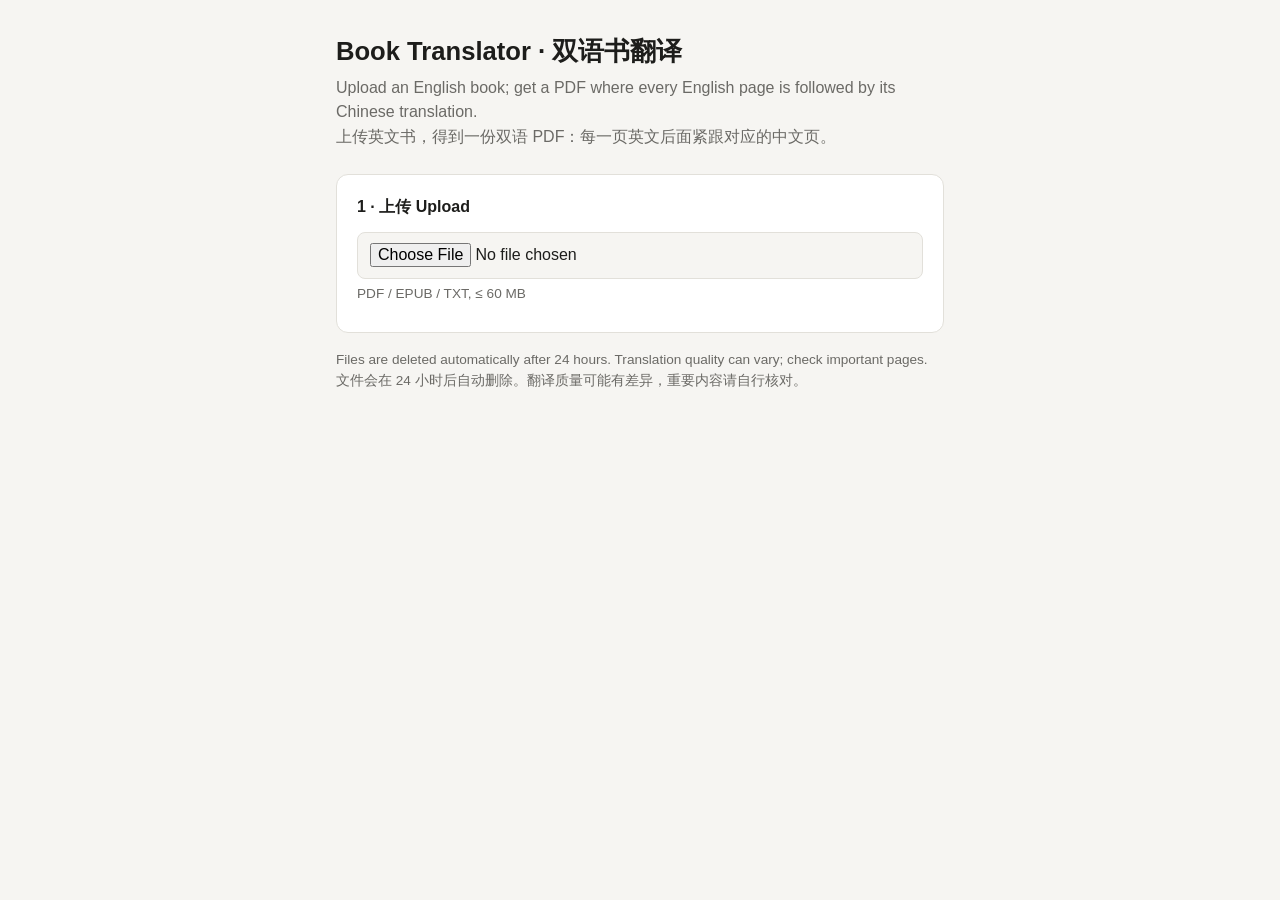
==== booktrans/web/static/index.html @ 21e19ede "Add a web service: upload, start with your own API key, progress, download FastAPI app with a job st" ====
<!doctype html>
<html lang="zh-CN">
<head>
<meta charset="utf-8">
<meta name="viewport" content="width=device-width, initial-scale=1">
<title>Book Translator 双语书翻译</title>
<style>
  :root {
    --bg: #f6f5f2; --card: #ffffff; --ink: #1d1d1b; --muted: #6b6a66; --line: #e2e0da;
    --accent: #1f5f8b; --accent-ink: #ffffff; --ok: #2e7d4f; --bad: #b3261e; --track: #e9e7e1;
  }
  @media (prefers-color-scheme: dark) {
    :root:not([data-theme="light"]) {
      --bg: #151515; --card: #1f1f1e; --ink: #ececea; --muted: #a09f9a; --line: #333331;
      --accent: #6fb1dc; --accent-ink: #10202b; --ok: #6cc28c; --bad: #f0827a; --track: #2c2c2a;
    }
  }
  * { box-sizing: border-box; }
  body { margin: 0; background: var(--bg); color: var(--ink);
         font: 16px/1.55 -apple-system, "PingFang SC", "Segoe UI", "Noto Sans SC", sans-serif; }
  main { max-width: 640px; margin: 0 auto; padding: 32px 16px 64px; }
  h1 { font-size: 1.6rem; margin: 0 0 4px; }
  .sub { color: var(--muted); margin: 0 0 24px; }
  .card { background: var(--card); border: 1px solid var(--line); border-radius: 12px;
          padding: 20px; margin-bottom: 16px; }
  .card h2 { font-size: 1rem; margin: 0 0 12px; }
  label { display: block; font-size: .9rem; margin: 12px 0 4px; }
  input[type=text], input[type=password], input[type=file] {
    width: 100%; padding: 10px 12px; border: 1px solid var(--line); border-radius: 8px;
    background: var(--bg); color: var(--ink); font: inherit; }
  .row { display: flex; gap: 12px; flex-wrap: wrap; }
  .row > * { flex: 1 1 200px; }
  .check { display: flex; gap: 8px; align-items: flex-start; font-size: .9rem; margin: 12px 0; }
  .check input { margin-top: 4px; }
  .hint { color: var(--muted); font-size: .85rem; margin: 4px 0 0; }
  button { font: inherit; padding: 10px 16px; border-radius: 8px; border: 1px solid var(--accent);
           background: var(--accent); color: var(--accent-ink); cursor: pointer; }
  button.secondary { background: transparent; color: var(--accent); }
  button:disabled { opacity: .5; cursor: not-allowed; }
  .actions { display: flex; gap: 12px; flex-wrap: wrap; margin-top: 16px; }
  .bar { height: 10px; background: var(--track); border-radius: 5px; overflow: hidden; margin: 12px 0 8px; }
  .bar > div { height: 100%; width: 0; background: var(--accent); transition: width .3s; }
  .msg { margin: 8px 0 0; }
  .err { color: var(--bad); }
  .done { color: var(--ok); }
  .hidden { display: none; }
  a.btn { display: inline-block; padding: 10px 16px; border-radius: 8px; background: var(--ok);
          color: var(--bg); text-decoration: none; }
  footer { color: var(--muted); font-size: .85rem; }
</style>
</head>
<body>
<main>
  <h1>Book Translator · 双语书翻译</h1>
  <p class="sub">Upload an English book; get a PDF where every English page is followed by its Chinese translation.<br>
     上传英文书，得到一份双语 PDF：每一页英文后面紧跟对应的中文页。</p>

  <section class="card" id="step-upload">
    <h2>1 · 上传 Upload</h2>
    <input type="file" id="file" accept=".pdf,.epub,.txt">
    <p class="hint">PDF / EPUB / TXT, ≤ <span id="maxmb">60</span> MB</p>
    <div class="bar hidden" id="upbar"><div></div></div>
    <p class="msg" id="upmsg"></p>
  </section>

  <section class="card hidden" id="step-setup">
    <h2>2 · 设置 Settings</h2>
    <p id="bookinfo"></p>
    <label for="key">Anthropic API key</label>
    <input type="password" id="key" autocomplete="off" spellcheck="false" placeholder="sk-ant-...">
    <p class="hint">Used only for this job, kept in memory, never saved or logged.
       仅用于本次任务，只保存在内存中，不会存储或记录。</p>
    <div class="row">
      <div>
        <label for="pages">页码范围 Page range (可留空 optional)</label>
        <input type="text" id="pages" placeholder="例如 1-20 e.g. 1-20">
      </div>
    </div>
    <label class="check"><input type="checkbox" id="ocr">
      <span>扫描页没有文字层时用视觉模型识别 (OCR, 会多花一些费用) · Read pages that have no text layer with vision OCR (extra cost)</span></label>
    <p class="hint" id="estimate"></p>
    <label class="check"><input type="checkbox" id="rights">
      <span>我确认我有权翻译这本书，并对其使用负责。 · I confirm I have the right to translate this book and take responsibility for it.</span></label>
    <div class="actions">
      <button class="secondary" id="btn-preview">试译前 3 页 Preview 3 pages</button>
      <button id="btn-start">开始翻译 Translate</button>
    </div>
    <p class="msg err" id="startmsg"></p>
  </section>

  <section class="card hidden" id="step-run">
    <h2>3 · 进度 Progress</h2>
    <div class="bar"><div id="bar"></div></div>
    <p class="msg" id="stage"></p>
    <p class="msg err" id="runerr"></p>
    <div class="actions">
      <a class="btn hidden" id="download" href="#">下载 PDF Download</a>
      <button class="secondary hidden" id="btn-again">再来一次 / 继续 Run again</button>
      <button class="secondary hidden" id="btn-delete">删除我的文件 Delete my files</button>
    </div>
  </section>

  <footer>
    Files are deleted automatically after 24 hours. Translation quality can vary; check important pages.<br>
    文件会在 24 小时后自动删除。翻译质量可能有差异，重要内容请自行核对。
  </footer>
</main>

<script>
const $ = (id) => document.getElementById(id);
const STAGES = {
  scan: "分析版面 Analysing layout", ocr: "识别扫描页 Reading scanned pages",
  translate: "翻译 Translating", render: "生成页面 Building pages",
  "": "排队中 Waiting for a free worker",
};
let job = null, timer = null;

function save(id) { try { localStorage.setItem("job", id || ""); } catch (e) {} }
function saved() { try { return localStorage.getItem("job") || ""; } catch (e) { return ""; } }
function show(id, on) { $(id).classList.toggle("hidden", !on); }

async function api(path, opts) {
  const r = await fetch(path, opts);
  const body = await r.json().catch(() => ({}));
  if (!r.ok) throw new Error(body.detail || ("Error " + r.status));
  return body;
}

function setBook(j) {
  job = j;
  $("bookinfo").textContent = j.filename + " — " + j.pages_total + " 页 pages";
  updateEstimate();
  show("step-setup", true);
}

function pageCount() {
  const total = job.pages_total, s = $("pages").value.trim();
  if (!s) return total;
  const m = s.match(/^(\d+)(?:\s*-\s*(\d+))?$/);
  if (!m) return total;
  const a = Math.max(+m[1], 1), b = Math.min(+(m[2] || m[1]), total);
  return Math.max(b - a + 1, 0);
}

function updateEstimate() {
  if (!job) return;
  const n = pageCount(), c = n * job.est_cost_per_page;
  $("estimate").textContent = n + " 页 pages ≈ US$" + c.toFixed(2) +
    " (按你的 API key 计费 billed to your key; 估计值 estimate)";
}

$("pages").addEventListener("input", updateEstimate);

$("file").addEventListener("change", () => {
  const f = $("file").files[0];
  if (!f) return;
  $("upmsg").textContent = ""; $("upmsg").className = "msg";
  show("upbar", true); $("upbar").firstElementChild.style.width = "0";
  const xhr = new XMLHttpRequest();
  xhr.open("POST", "/api/jobs");
  xhr.upload.onprogress = (e) => {
    if (e.lengthComputable) $("upbar").firstElementChild.style.width = (100 * e.loaded / e.total) + "%";
  };
  xhr.onload = () => {
    show("upbar", false);
    let body = {}; try { body = JSON.parse(xhr.responseText); } catch (e) {}
    if (xhr.status !== 200) { $("upmsg").className = "msg err"; $("upmsg").textContent = body.detail || "上传失败 Upload failed"; return; }
    save(body.id); show("step-run", false); setBook(body);
  };
  xhr.onerror = () => { show("upbar", false); $("upmsg").className = "msg err"; $("upmsg").textContent = "网络错误 Network error"; };
  const fd = new FormData(); fd.append("file", f); xhr.send(fd);
});

async function start(preview) {
  $("startmsg").textContent = "";
  if (!$("rights").checked) { $("startmsg").textContent = "请先勾选确认 Please tick the confirmation box."; return; }
  try {
    const j = await api("/api/jobs/" + job.id + "/start", {
      method: "POST", headers: { "Content-Type": "application/json" },
      body: JSON.stringify({ api_key: $("key").value, pages: $("pages").value, preview: preview, ocr: $("ocr").checked }),
    });
    $("key").value = "";  // the server has it; do not leave it in the page
    render(j); poll();
  } catch (e) { $("startmsg").textContent = e.message; }
}
$("btn-start").onclick = () => start(false);
$("btn-preview").onclick = () => start(true);

function render(j) {
  job = Object.assign(job || {}, j);
  show("step-run", true);
  const active = j.state === "queued" || j.state === "running";
  const pct = j.total ? 100 * j.done / j.total : 0;
  $("bar").style.width = (j.state === "done" ? 100 : pct) + "%";
  $("runerr").textContent = j.state === "failed" ? j.error : "";
  const label = STAGES[j.stage] || j.stage;
  $("stage").className = "msg" + (j.state === "done" ? " done" : "");
  $("stage").textContent = j.state === "done"
    ? (j.preview ? "试译完成（前几页） Preview ready" : "完成 Done")
    : j.state === "failed" ? "失败 Failed — 进度已保存，可再试一次 progress is saved, you can run again"
    : label + (j.total ? " " + j.done + "/" + j.total : "");
  show("download", j.state === "done");
  if (j.state === "done") $("download").href = "/api/jobs/" + j.id + "/download";
  show("btn-again", !active); show("btn-delete", !active);
  show("step-setup", !active);
  if (!active && job.pages_total) updateEstimate();
}

function poll() {
  clearInterval(timer);
  timer = setInterval(async () => {
    try {
      const j = await api("/api/jobs/" + job.id);
      render(j);
      if (j.state !== "queued" && j.state !== "running") clearInterval(timer);
    } catch (e) { clearInterval(timer); $("runerr").textContent = e.message; }
  }, 2000);
}

$("btn-again").onclick = () => { show("step-setup", true); $("startmsg").textContent = ""; };
$("btn-delete").onclick = async () => {
  try { await api("/api/jobs/" + job.id, { method: "DELETE" }); } catch (e) {}
  save(""); job = null; show("step-setup", false); show("step-run", false); $("file").value = "";
};

(async function resume() {
  const id = saved();
  if (!id) return;
  try {
    const j = await api("/api/jobs/" + id);
    setBook(j);
    if (j.state !== "uploaded") { render(j); if (j.state === "queued" || j.state === "running") poll(); }
  } catch (e) { save(""); }
})();
</script>
</body>
</html>
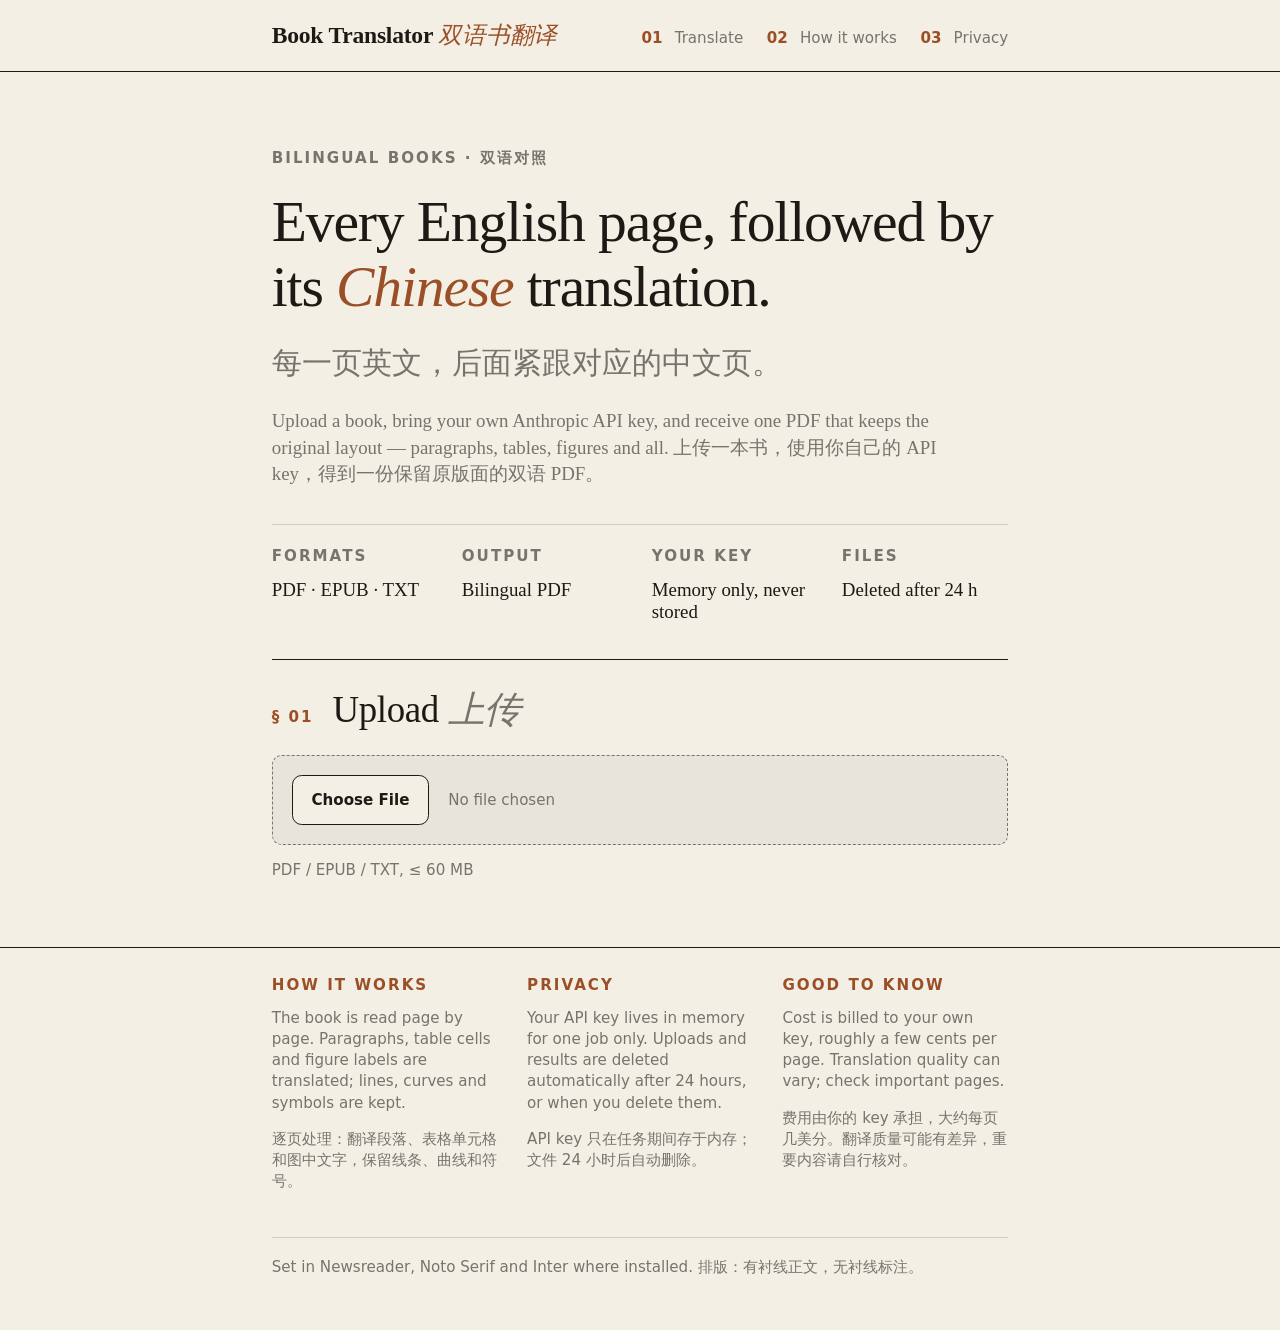
==== commit 4118a2d8: "Restyle the web page in an editorial style with a computed size scale Serif display type with italic" ====
--- a/booktrans/web/static/index.html
+++ b/booktrans/web/static/index.html
@@ -5,106 +5,228 @@
 <meta name="viewport" content="width=device-width, initial-scale=1">
 <title>Book Translator 双语书翻译</title>
 <style>
+  /* Three seeds (base size, scale ratio, line length) and three colours.
+     Every other size below is computed from them with calc(). */
   :root {
-    --bg: #f6f5f2; --card: #ffffff; --ink: #1d1d1b; --muted: #6b6a66; --line: #e2e0da;
-    --accent: #1f5f8b; --accent-ink: #ffffff; --ok: #2e7d4f; --bad: #b3261e; --track: #e9e7e1;
+    --base: clamp(1rem, 0.94rem + 0.3vw, 1.25rem);
+    --ratio: 1.25;
+    --measure: 72;                       /* characters per line */
+
+    --paper: #f4efe5; --ink: #1d1a16; --accent: #9b4f26;
+
+    /* type scale: each step is the previous one times the ratio */
+    --s-2: calc(var(--s-1) / var(--ratio));
+    --s-1: calc(var(--s0) / var(--ratio));
+    --s0: var(--base);
+    --s1: calc(var(--s0) * var(--ratio));
+    --s2: calc(var(--s1) * var(--ratio));
+    --s3: calc(var(--s2) * var(--ratio));
+    --s4: calc(var(--s3) * var(--ratio));
+    --s5: calc(var(--s4) * var(--ratio));
+
+    --r3: calc(var(--ratio) * var(--ratio) * var(--ratio));
+    --lh: calc(1 + 1 / (var(--ratio) * 2));                  /* body */
+    --lh-tight: calc(1 + 1 / (var(--r3) * var(--r3) * var(--r3)));  /* headlines */
+    --track: calc(1em / (var(--r3) * var(--r3) * var(--r3)));       /* letter-spacing of small caps */
+    --cell: calc(var(--s5) * var(--r3) * var(--ratio));              /* narrowest grid column */
+    --hair: calc(var(--s0) / 16);                      /* rule thickness */
+    --radius: calc(var(--s-2) / var(--ratio));
+    --page: calc(var(--measure) * 1ch + var(--s5));    /* column + gutters */
+    --gutter: var(--s1);
+
+    --mute: color-mix(in srgb, var(--ink) 58%, var(--paper));
+    --rule: color-mix(in srgb, var(--ink) 16%, var(--paper));
+    --wash: color-mix(in srgb, var(--ink) 5%, var(--paper));
+    --good: color-mix(in srgb, #2d7a4b 80%, var(--ink));
+    --bad: color-mix(in srgb, #b3261e 85%, var(--ink));
+
+    --serif: "Newsreader", "Noto Serif", "Noto Serif SC", "Songti SC", "Source Han Serif SC", Georgia, serif;
+    --sans: "Inter", system-ui, -apple-system, "PingFang SC", "Noto Sans SC", "Segoe UI", sans-serif;
   }
   @media (prefers-color-scheme: dark) {
     :root:not([data-theme="light"]) {
-      --bg: #151515; --card: #1f1f1e; --ink: #ececea; --muted: #a09f9a; --line: #333331;
-      --accent: #6fb1dc; --accent-ink: #10202b; --ok: #6cc28c; --bad: #f0827a; --track: #2c2c2a;
+      --paper: #17150f; --ink: #ece6d9; --accent: #d9915f;
+      --good: color-mix(in srgb, #6cc28c 80%, var(--ink));
+      --bad: color-mix(in srgb, #f0827a 85%, var(--ink));
     }
   }
+
   * { box-sizing: border-box; }
-  body { margin: 0; background: var(--bg); color: var(--ink);
-         font: 16px/1.55 -apple-system, "PingFang SC", "Segoe UI", "Noto Sans SC", sans-serif; }
-  main { max-width: 640px; margin: 0 auto; padding: 32px 16px 64px; }
-  h1 { font-size: 1.6rem; margin: 0 0 4px; }
-  .sub { color: var(--muted); margin: 0 0 24px; }
-  .card { background: var(--card); border: 1px solid var(--line); border-radius: 12px;
-          padding: 20px; margin-bottom: 16px; }
-  .card h2 { font-size: 1rem; margin: 0 0 12px; }
-  label { display: block; font-size: .9rem; margin: 12px 0 4px; }
-  input[type=text], input[type=password], input[type=file] {
-    width: 100%; padding: 10px 12px; border: 1px solid var(--line); border-radius: 8px;
-    background: var(--bg); color: var(--ink); font: inherit; }
-  .row { display: flex; gap: 12px; flex-wrap: wrap; }
-  .row > * { flex: 1 1 200px; }
-  .check { display: flex; gap: 8px; align-items: flex-start; font-size: .9rem; margin: 12px 0; }
-  .check input { margin-top: 4px; }
-  .hint { color: var(--muted); font-size: .85rem; margin: 4px 0 0; }
-  button { font: inherit; padding: 10px 16px; border-radius: 8px; border: 1px solid var(--accent);
-           background: var(--accent); color: var(--accent-ink); cursor: pointer; }
-  button.secondary { background: transparent; color: var(--accent); }
-  button:disabled { opacity: .5; cursor: not-allowed; }
-  .actions { display: flex; gap: 12px; flex-wrap: wrap; margin-top: 16px; }
-  .bar { height: 10px; background: var(--track); border-radius: 5px; overflow: hidden; margin: 12px 0 8px; }
+  html { background: var(--paper); }
+  body { margin: 0; color: var(--ink); background: var(--paper);
+         font: var(--s0) / var(--lh) var(--serif); -webkit-font-smoothing: antialiased; }
+  .wrap { width: min(100% - 2 * var(--gutter), var(--page)); margin-inline: auto; }
+  a { color: inherit; }
+  .label { font: 600 var(--s-1) / 1 var(--sans); letter-spacing: var(--track);
+           text-transform: uppercase; color: var(--mute); }
+  i, em { font-style: italic; }
+
+  /* masthead */
+  .masthead { border-bottom: var(--hair) solid var(--ink); padding-block: var(--s0); }
+  .masthead .wrap { display: flex; justify-content: space-between; align-items: baseline;
+                    gap: var(--s0); flex-wrap: wrap; }
+  .brand { font-size: var(--s1); font-weight: 600; letter-spacing: -0.01em; }
+  .brand i { color: var(--accent); font-weight: 400; }
+  nav { display: flex; gap: var(--s1); }
+  nav a { text-decoration: none; font: var(--s-1) / 1 var(--sans); color: var(--mute); }
+  nav a:hover { color: var(--accent); }
+  nav a b { color: var(--accent); font-weight: 600; margin-right: var(--s-2); }
+
+  /* hero */
+  .hero { padding-block: calc(var(--s5) * var(--ratio)) var(--s3); }
+  .hero h1 { font-size: min(calc(var(--s3) + 3vw), var(--s5)); line-height: var(--lh-tight);
+             font-weight: 500; letter-spacing: -0.02em; margin: var(--s0) 0 var(--s1); }
+  .hero h1 em { color: var(--accent); }
+  .hero .zh { font-size: var(--s2); color: var(--mute); margin: 0 0 var(--s1); }
+  .hero .lead { max-width: calc(var(--measure) * 1ch); margin: 0; color: var(--mute); }
+  .facts { display: grid; grid-template-columns: repeat(auto-fit, minmax(var(--cell), 1fr));
+           gap: var(--s1); margin: var(--s3) 0 0; padding-top: var(--s1); border-top: var(--hair) solid var(--rule); }
+  .facts dt { font: 600 var(--s-1) / 1 var(--sans); letter-spacing: var(--track);
+              text-transform: uppercase; color: var(--mute); margin-bottom: var(--s-1); }
+  .facts dd { margin: 0; font-size: var(--s0); line-height: var(--lh-tight); }
+
+  /* numbered sections */
+  .step { padding-block: var(--s2); border-top: var(--hair) solid var(--ink); }
+  .step > header { display: flex; align-items: baseline; gap: var(--s0); margin-bottom: var(--s1); }
+  .step .no { font: 600 var(--s-1) / 1 var(--sans); color: var(--accent); letter-spacing: var(--track); }
+  .step h2 { font-size: var(--s3); line-height: var(--lh-tight); font-weight: 500; margin: 0; letter-spacing: -0.01em; }
+  .step h2 i { color: var(--mute); font-weight: 400; }
+
+  /* form */
+  label { display: block; margin: var(--s1) 0 var(--s-1); font: 600 var(--s-1) / 1.2 var(--sans); }
+  input[type=text], input[type=password] {
+    width: 100%; padding: var(--s-1) 0; border: 0; border-bottom: var(--hair) solid var(--ink);
+    border-radius: 0; background: transparent; color: var(--ink); font: var(--s1) / var(--lh) var(--serif); }
+  input[type=text]:focus, input[type=password]:focus { outline: 0; border-bottom-color: var(--accent);
+    box-shadow: 0 calc(var(--hair) * 1) 0 var(--accent); }
+  input::placeholder { color: var(--mute); opacity: .7; }
+  input[type=file] { width: 100%; padding: var(--s0); border: var(--hair) dashed var(--mute);
+    border-radius: var(--radius); background: var(--wash); font: var(--s-1) var(--sans); color: var(--mute); }
+  input[type=file]::file-selector-button { margin-right: var(--s0); padding: var(--s-1) var(--s0);
+    border: var(--hair) solid var(--ink); border-radius: var(--radius); background: var(--paper);
+    color: var(--ink); font: 600 var(--s-1) var(--sans); cursor: pointer; }
+  .check { display: flex; gap: var(--s-1); align-items: flex-start; margin: var(--s0) 0; font: var(--s-1) / var(--lh) var(--sans); font-weight: 400; }
+  .check input { margin-top: calc(var(--s-2) / var(--ratio)); accent-color: var(--accent); }
+  .hint { font: var(--s-1) / var(--lh) var(--sans); color: var(--mute); margin: var(--s-1) 0 0; max-width: calc(var(--measure) * 1ch); }
+  #bookinfo { font-size: var(--s1); margin: 0; }
+
+  /* actions: one solid button, the rest are arrow links */
+  .actions { display: flex; align-items: center; gap: var(--s1); flex-wrap: wrap; margin-top: var(--s1); }
+  button, a.btn { font: 600 var(--s-1) / 1 var(--sans); letter-spacing: calc(var(--track) / 2);
+    cursor: pointer; border-radius: var(--radius); text-decoration: none; }
+  #btn-start, a.btn { padding: var(--s0) var(--s1); background: var(--ink); color: var(--paper);
+    border: var(--hair) solid var(--ink); transition: background .15s, border-color .15s; }
+  #btn-start:hover, a.btn:hover { background: var(--accent); border-color: var(--accent); }
+  button.secondary { background: none; border: 0; padding: var(--s-1) 0; color: var(--ink);
+    border-bottom: var(--hair) solid var(--ink); border-radius: 0; }
+  button.secondary::after { content: " →"; }
+  button.secondary:hover { color: var(--accent); border-bottom-color: var(--accent); }
+  button:disabled { opacity: .45; cursor: not-allowed; }
+
+  /* progress */
+  .bar { height: var(--s-2); background: var(--wash); border-top: var(--hair) solid var(--rule);
+         border-bottom: var(--hair) solid var(--rule); margin: var(--s0) 0; overflow: hidden; }
   .bar > div { height: 100%; width: 0; background: var(--accent); transition: width .3s; }
-  .msg { margin: 8px 0 0; }
+  .msg { margin: var(--s-1) 0 0; font: var(--s0) / var(--lh) var(--serif); }
+  .msg:empty { display: none; }
   .err { color: var(--bad); }
-  .done { color: var(--ok); }
-  .hidden { display: none; }
-  a.btn { display: inline-block; padding: 10px 16px; border-radius: 8px; background: var(--ok);
-          color: var(--bg); text-decoration: none; }
-  footer { color: var(--muted); font-size: .85rem; }
+  .done { color: var(--good); }
+  .hidden { display: none !important; }
+
+  /* footer */
+  footer { margin-top: var(--s3); padding-block: var(--s2) var(--s3); border-top: var(--hair) solid var(--ink); }
+  .cols { display: grid; grid-template-columns: repeat(auto-fit, minmax(var(--cell), 1fr)); gap: var(--s2); }
+  .cols h3 { margin: 0 0 var(--s-1); font: 600 var(--s-1) / 1 var(--sans); letter-spacing: var(--track);
+             text-transform: uppercase; color: var(--accent); }
+  .cols p { margin: 0 0 var(--s-1); font: var(--s-1) / var(--lh) var(--sans); color: var(--mute); }
+  .colophon { margin-top: var(--s2); padding-top: var(--s0); border-top: var(--hair) solid var(--rule);
+              font: var(--s-1) / var(--lh) var(--sans); color: var(--mute); }
 </style>
 </head>
 <body>
-<main>
-  <h1>Book Translator · 双语书翻译</h1>
-  <p class="sub">Upload an English book; get a PDF where every English page is followed by its Chinese translation.<br>
-     上传英文书，得到一份双语 PDF：每一页英文后面紧跟对应的中文页。</p>
-
-  <section class="card" id="step-upload">
-    <h2>1 · 上传 Upload</h2>
+<header class="masthead">
+  <div class="wrap">
+    <span class="brand">Book Translator <i>双语书翻译</i></span>
+    <nav>
+      <a href="#step-upload"><b>01</b>Translate</a>
+      <a href="#how"><b>02</b>How it works</a>
+      <a href="#privacy"><b>03</b>Privacy</a>
+    </nav>
+  </div>
+</header>
+
+<main class="wrap">
+  <section class="hero">
+    <span class="label">Bilingual books · 双语对照</span>
+    <h1>Every English page, followed by its <em>Chinese</em> translation.</h1>
+    <p class="zh">每一页英文，后面紧跟对应的中文页。</p>
+    <p class="lead">Upload a book, bring your own Anthropic API key, and receive one PDF that keeps the original layout —
+       paragraphs, tables, figures and all. 上传一本书，使用你自己的 API key，得到一份保留原版面的双语 PDF。</p>
+    <dl class="facts">
+      <div><dt>Formats</dt><dd>PDF · EPUB · TXT</dd></div>
+      <div><dt>Output</dt><dd>Bilingual PDF</dd></div>
+      <div><dt>Your key</dt><dd>Memory only, never stored</dd></div>
+      <div><dt>Files</dt><dd>Deleted after 24 h</dd></div>
+    </dl>
+  </section>
+
+  <section class="step" id="step-upload">
+    <header><span class="no">§ 01</span><h2>Upload <i>上传</i></h2></header>
     <input type="file" id="file" accept=".pdf,.epub,.txt">
     <p class="hint">PDF / EPUB / TXT, ≤ <span id="maxmb">60</span> MB</p>
     <div class="bar hidden" id="upbar"><div></div></div>
     <p class="msg" id="upmsg"></p>
   </section>
 
-  <section class="card hidden" id="step-setup">
-    <h2>2 · 设置 Settings</h2>
+  <section class="step hidden" id="step-setup">
+    <header><span class="no">§ 02</span><h2>Settings <i>设置</i></h2></header>
     <p id="bookinfo"></p>
     <label for="key">Anthropic API key</label>
-    <input type="password" id="key" autocomplete="off" spellcheck="false" placeholder="sk-ant-...">
-    <p class="hint">Used only for this job, kept in memory, never saved or logged.
-       仅用于本次任务，只保存在内存中，不会存储或记录。</p>
-    <div class="row">
-      <div>
-        <label for="pages">页码范围 Page range (可留空 optional)</label>
-        <input type="text" id="pages" placeholder="例如 1-20 e.g. 1-20">
-      </div>
-    </div>
+    <input type="password" id="key" autocomplete="off" spellcheck="false" placeholder="sk-ant-…">
+    <p class="hint">Used only for this job, kept in memory, never saved or logged. 仅用于本次任务，只保存在内存中，不会存储或记录。</p>
+    <label for="pages">Page range 页码范围 <span style="font-weight:400;color:var(--mute)">(optional 可留空)</span></label>
+    <input type="text" id="pages" placeholder="e.g. 1-20 例如 1-20">
     <label class="check"><input type="checkbox" id="ocr">
-      <span>扫描页没有文字层时用视觉模型识别 (OCR, 会多花一些费用) · Read pages that have no text layer with vision OCR (extra cost)</span></label>
+      <span>Read pages that have no text layer with vision OCR (extra cost). 扫描页没有文字层时用视觉模型识别（会多花一些费用）。</span></label>
     <p class="hint" id="estimate"></p>
     <label class="check"><input type="checkbox" id="rights">
-      <span>我确认我有权翻译这本书，并对其使用负责。 · I confirm I have the right to translate this book and take responsibility for it.</span></label>
+      <span>I confirm I have the right to translate this book and take responsibility for it. 我确认我有权翻译这本书，并对其使用负责。</span></label>
     <div class="actions">
-      <button class="secondary" id="btn-preview">试译前 3 页 Preview 3 pages</button>
-      <button id="btn-start">开始翻译 Translate</button>
+      <button id="btn-start">Translate 开始翻译</button>
+      <button class="secondary" id="btn-preview">Preview 3 pages 试译前 3 页</button>
     </div>
     <p class="msg err" id="startmsg"></p>
   </section>
 
-  <section class="card hidden" id="step-run">
-    <h2>3 · 进度 Progress</h2>
+  <section class="step hidden" id="step-run">
+    <header><span class="no">§ 03</span><h2>Progress <i>进度</i></h2></header>
     <div class="bar"><div id="bar"></div></div>
     <p class="msg" id="stage"></p>
     <p class="msg err" id="runerr"></p>
     <div class="actions">
-      <a class="btn hidden" id="download" href="#">下载 PDF Download</a>
-      <button class="secondary hidden" id="btn-again">再来一次 / 继续 Run again</button>
-      <button class="secondary hidden" id="btn-delete">删除我的文件 Delete my files</button>
+      <a class="btn hidden" id="download" href="#">Download PDF 下载</a>
+      <button class="secondary hidden" id="btn-again">Run again 再来一次</button>
+      <button class="secondary hidden" id="btn-delete">Delete my files 删除我的文件</button>
     </div>
   </section>
-
-  <footer>
-    Files are deleted automatically after 24 hours. Translation quality can vary; check important pages.<br>
-    文件会在 24 小时后自动删除。翻译质量可能有差异，重要内容请自行核对。
-  </footer>
 </main>
+
+<footer>
+  <div class="wrap">
+    <div class="cols">
+      <div id="how"><h3>How it works</h3>
+        <p>The book is read page by page. Paragraphs, table cells and figure labels are translated; lines, curves and symbols are kept.</p>
+        <p>逐页处理：翻译段落、表格单元格和图中文字，保留线条、曲线和符号。</p></div>
+      <div id="privacy"><h3>Privacy</h3>
+        <p>Your API key lives in memory for one job only. Uploads and results are deleted automatically after 24 hours, or when you delete them.</p>
+        <p>API key 只在任务期间存于内存；文件 24 小时后自动删除。</p></div>
+      <div><h3>Good to know</h3>
+        <p>Cost is billed to your own key, roughly a few cents per page. Translation quality can vary; check important pages.</p>
+        <p>费用由你的 key 承担，大约每页几美分。翻译质量可能有差异，重要内容请自行核对。</p></div>
+    </div>
+    <p class="colophon">Set in Newsreader, Noto Serif and Inter where installed. 排版：有衬线正文，无衬线标注。</p>
+  </div>
+</footer>
 
 <script>
 const $ = (id) => document.getElementById(id);
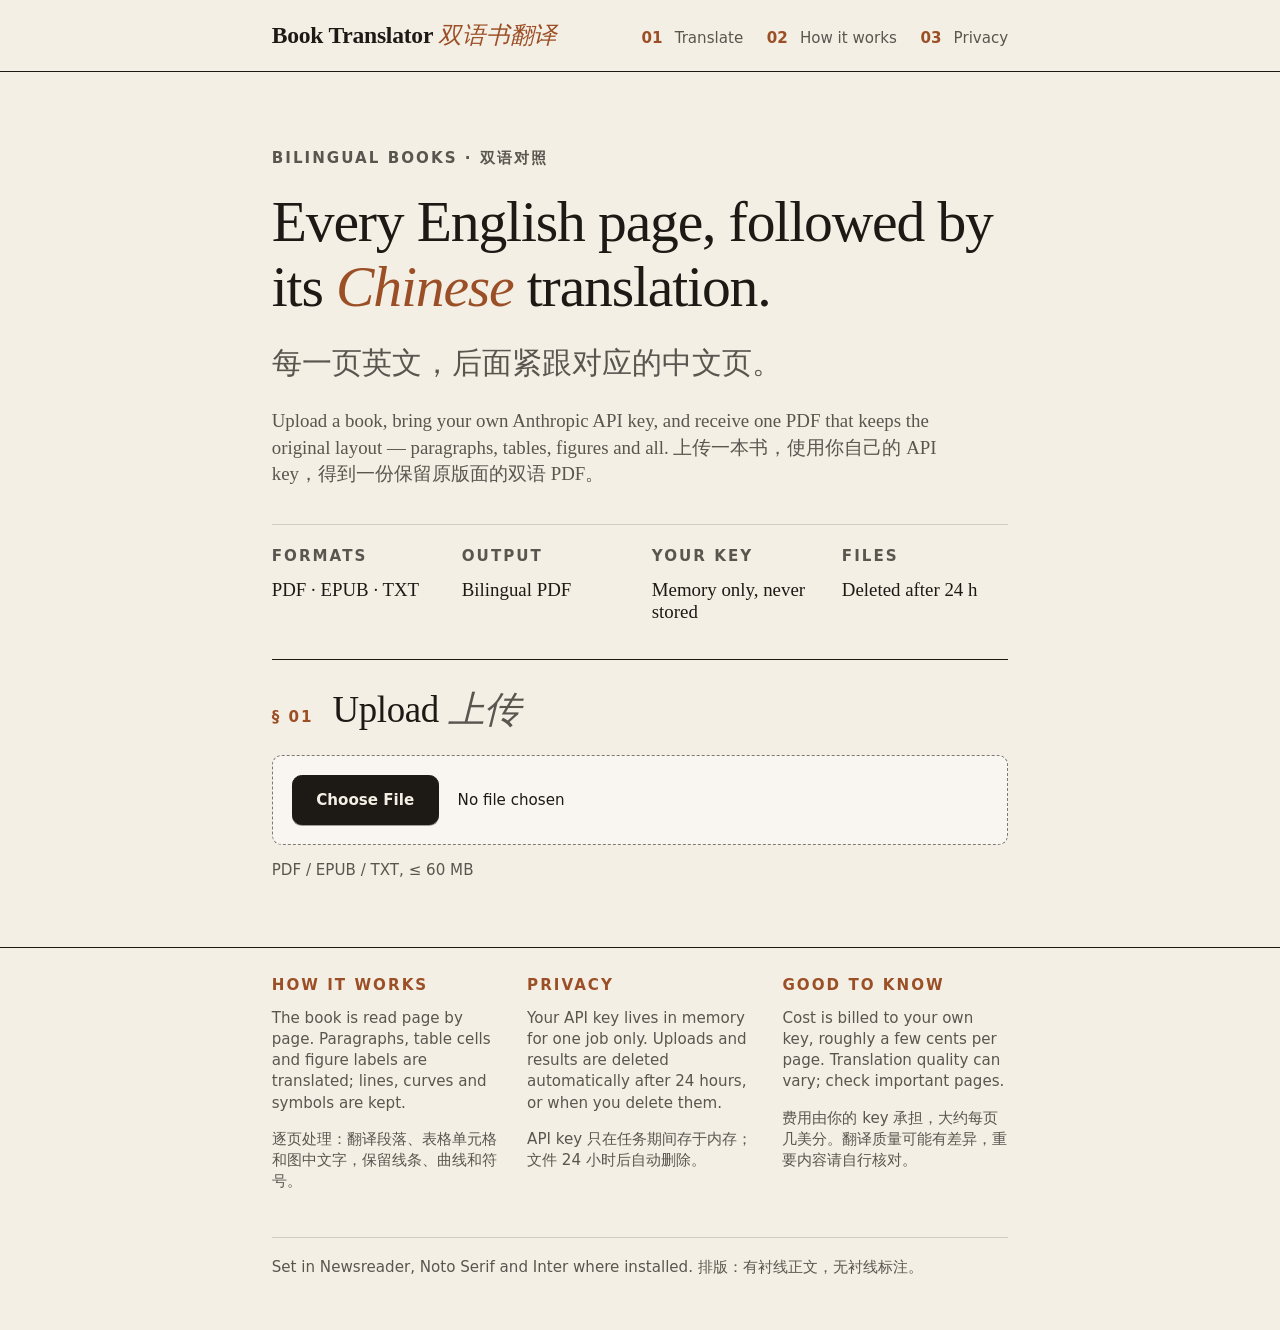
==== commit bb69df71: "UI: three clear roles (input boxes, tappable buttons, plain prompts) on both pages Co-Authored-By: C" ====
--- a/booktrans/web/static/index.html
+++ b/booktrans/web/static/index.html
@@ -94,10 +94,10 @@
 
   /* form */
   label { display: block; margin: var(--s1) 0 var(--s-1); font: 600 var(--s-1) / 1.2 var(--sans); }
-  input[type=text], input[type=password] {
+  select, input[type=text], input[type=password] {
     width: 100%; padding: var(--s-1) 0; border: 0; border-bottom: var(--hair) solid var(--ink);
     border-radius: 0; background: transparent; color: var(--ink); font: var(--s1) / var(--lh) var(--serif); }
-  input[type=text]:focus, input[type=password]:focus { outline: 0; border-bottom-color: var(--accent);
+  select:focus, input[type=text]:focus, input[type=password]:focus { outline: 0; border-bottom-color: var(--accent);
     box-shadow: 0 calc(var(--hair) * 1) 0 var(--accent); }
   input::placeholder { color: var(--mute); opacity: .7; }
   input[type=file] { width: 100%; padding: var(--s0); border: var(--hair) dashed var(--mute);
@@ -141,6 +141,50 @@
   .cols p { margin: 0 0 var(--s-1); font: var(--s-1) / var(--lh) var(--sans); color: var(--mute); }
   .colophon { margin-top: var(--s2); padding-top: var(--s0); border-top: var(--hair) solid var(--rule);
               font: var(--s-1) / var(--lh) var(--sans); color: var(--mute); }
+
+  /* ===== Three roles: put every new element in one of them =====
+     1. INPUT    — you type or choose here: a boxed field with a white-ish fill and a visible border.
+     2. TAPPABLE — you click here: a button with a solid or outlined box, a pointer cursor and a hover/press state.
+     3. PROMPT   — read-only text (label, hint, status): no box, no fill, no pointer; muted colour (AA contrast). */
+  :root { --mute: color-mix(in srgb, var(--ink) 72%, var(--paper));   /* prompts: at least 4.5:1 */
+          --field: color-mix(in srgb, var(--paper) 55%, #fff);        /* input fill, lighter than the page */
+          --edge: color-mix(in srgb, var(--ink) 55%, var(--paper));   /* input border */
+          --tap: 44px; }
+  @media (prefers-color-scheme: dark) {
+    :root:not([data-theme="light"]) { --field: color-mix(in srgb, var(--paper) 80%, #fff); }
+  }
+
+  /* 1. INPUT */
+  select, input[type=text], input[type=password] {
+    min-height: var(--tap); padding: var(--s-1) var(--s0); border: calc(var(--hair) * 1.5) solid var(--edge);
+    border-radius: var(--radius); background: var(--field); }
+  select { cursor: pointer; }
+  select:focus, input[type=text]:focus, input[type=password]:focus { border-color: var(--accent); box-shadow: none; }
+  :is(select, input, button, a.btn, .check):focus-visible { outline: calc(var(--hair) * 3) solid var(--accent); outline-offset: 2px; }
+  input::placeholder { color: var(--mute); opacity: .55; font-style: italic; }
+  input[type=file] { background: var(--field); border: calc(var(--hair) * 1.5) dashed var(--edge); color: var(--ink); }
+  .check { cursor: pointer; padding: var(--s-1) 0; }
+  .check input { width: 1.25em; height: 1.25em; margin-top: 0; flex: none; cursor: pointer; }
+  table.names input { min-height: 0; padding: var(--s-2) var(--s-1); }
+
+  /* 2. TAPPABLE */
+  button, a.btn, input[type=file]::file-selector-button { cursor: pointer; }
+  #btn-start, button.solid, a.btn, input[type=file]::file-selector-button {
+    display: inline-flex; align-items: center; min-height: var(--tap); padding: var(--s-1) var(--s1);
+    background: var(--ink); color: var(--paper); border: var(--hair) solid var(--ink);
+    border-radius: var(--radius); box-shadow: 0 1px 0 color-mix(in srgb, var(--ink) 40%, transparent); }
+  #btn-start:hover, button.solid:hover, a.btn:hover { background: var(--accent); border-color: var(--accent); }
+  button.secondary { display: inline-flex; align-items: center; min-height: var(--tap); padding: var(--s-1) var(--s1);
+    background: transparent; color: var(--ink); border: calc(var(--hair) * 1.5) solid var(--ink); border-radius: var(--radius); }
+  button.secondary::after { content: none; }
+  button.secondary:hover { color: var(--accent); border-color: var(--accent); background: var(--wash); }
+  #btn-start:active, button.solid:active, button.secondary:active, a.btn:active { transform: translateY(1px); }
+  button:disabled { opacity: .45; cursor: not-allowed; transform: none; }
+  .hint a, .note a { color: var(--accent); text-decoration: underline; text-underline-offset: .2em; cursor: pointer; }
+  nav button, nav a { cursor: pointer; }
+
+  /* 3. PROMPT — plain text; never given a border, fill or pointer */
+  .hint, .note, .label, .msg, .facts dt, .cols p { cursor: default; }
 </style>
 </head>
 <body>
@@ -181,7 +225,15 @@
   <section class="step hidden" id="step-setup">
     <header><span class="no">§ 02</span><h2>Settings <i>设置</i></h2></header>
     <p id="bookinfo"></p>
-    <label for="key">Anthropic API key</label>
+    <p class="msg err hidden" id="insecure">This page is not using HTTPS, so your key would travel unencrypted. Do not enter a real key here. 本页未使用 HTTPS，你的 key 会以明文传输，请勿在此输入真实 key。</p>
+    <label for="provider">Model provider 模型供应商</label>
+    <select id="provider">
+      <option value="api">Anthropic Claude</option>
+      <option value="qwen">Qwen 通义千问 (Alibaba Cloud, China 阿里云中国站)</option>
+      <option value="qwen-intl">Qwen 通义千问 (Alibaba Cloud, international 国际站)</option>
+      <option value="deepseek">DeepSeek (no scanned pages 不支持扫描页)</option>
+    </select>
+    <label for="key">API key</label>
     <input type="password" id="key" autocomplete="off" spellcheck="false" placeholder="sk-ant-…">
     <p class="hint">Used only for this job, kept in memory, never saved or logged. 仅用于本次任务，只保存在内存中，不会存储或记录。</p>
     <label for="pages">Page range 页码范围 <span style="font-weight:400;color:var(--mute)">(optional 可留空)</span></label>
@@ -230,6 +282,8 @@
 
 <script>
 const $ = (id) => document.getElementById(id);
+if (location.protocol === "http:" && !["localhost", "127.0.0.1"].includes(location.hostname))
+  $("insecure").classList.remove("hidden");
 const STAGES = {
   scan: "分析版面 Analysing layout", ocr: "识别扫描页 Reading scanned pages",
   translate: "翻译 Translating", render: "生成页面 Building pages",
@@ -266,12 +320,23 @@
 
 function updateEstimate() {
   if (!job) return;
+  if ($("provider").value !== "api") {
+    $("estimate").textContent = "费用按你的 API key 在该供应商处计费，请查看其价格。 Billed by the provider to your key; see their pricing.";
+    return;
+  }
   const n = pageCount(), c = n * job.est_cost_per_page;
   $("estimate").textContent = n + " 页 pages ≈ US$" + c.toFixed(2) +
     " (按你的 API key 计费 billed to your key; 估计值 estimate)";
 }
 
 $("pages").addEventListener("input", updateEstimate);
+$("provider").addEventListener("change", () => {
+  const p = $("provider").value;
+  $("key").placeholder = p === "api" ? "sk-ant-…" : p === "deepseek" ? "sk-…" : "sk-…";
+  $("ocr").disabled = p === "deepseek";
+  if ($("ocr").disabled) $("ocr").checked = false;
+  updateEstimate();
+});
 
 $("file").addEventListener("change", () => {
   const f = $("file").files[0];
@@ -299,7 +364,7 @@
   try {
     const j = await api("/api/jobs/" + job.id + "/start", {
       method: "POST", headers: { "Content-Type": "application/json" },
-      body: JSON.stringify({ api_key: $("key").value, pages: $("pages").value, preview: preview, ocr: $("ocr").checked }),
+      body: JSON.stringify({ api_key: $("key").value, provider: $("provider").value, pages: $("pages").value, preview: preview, ocr: $("ocr").checked }),
     });
     $("key").value = "";  // the server has it; do not leave it in the page
     render(j); poll();
